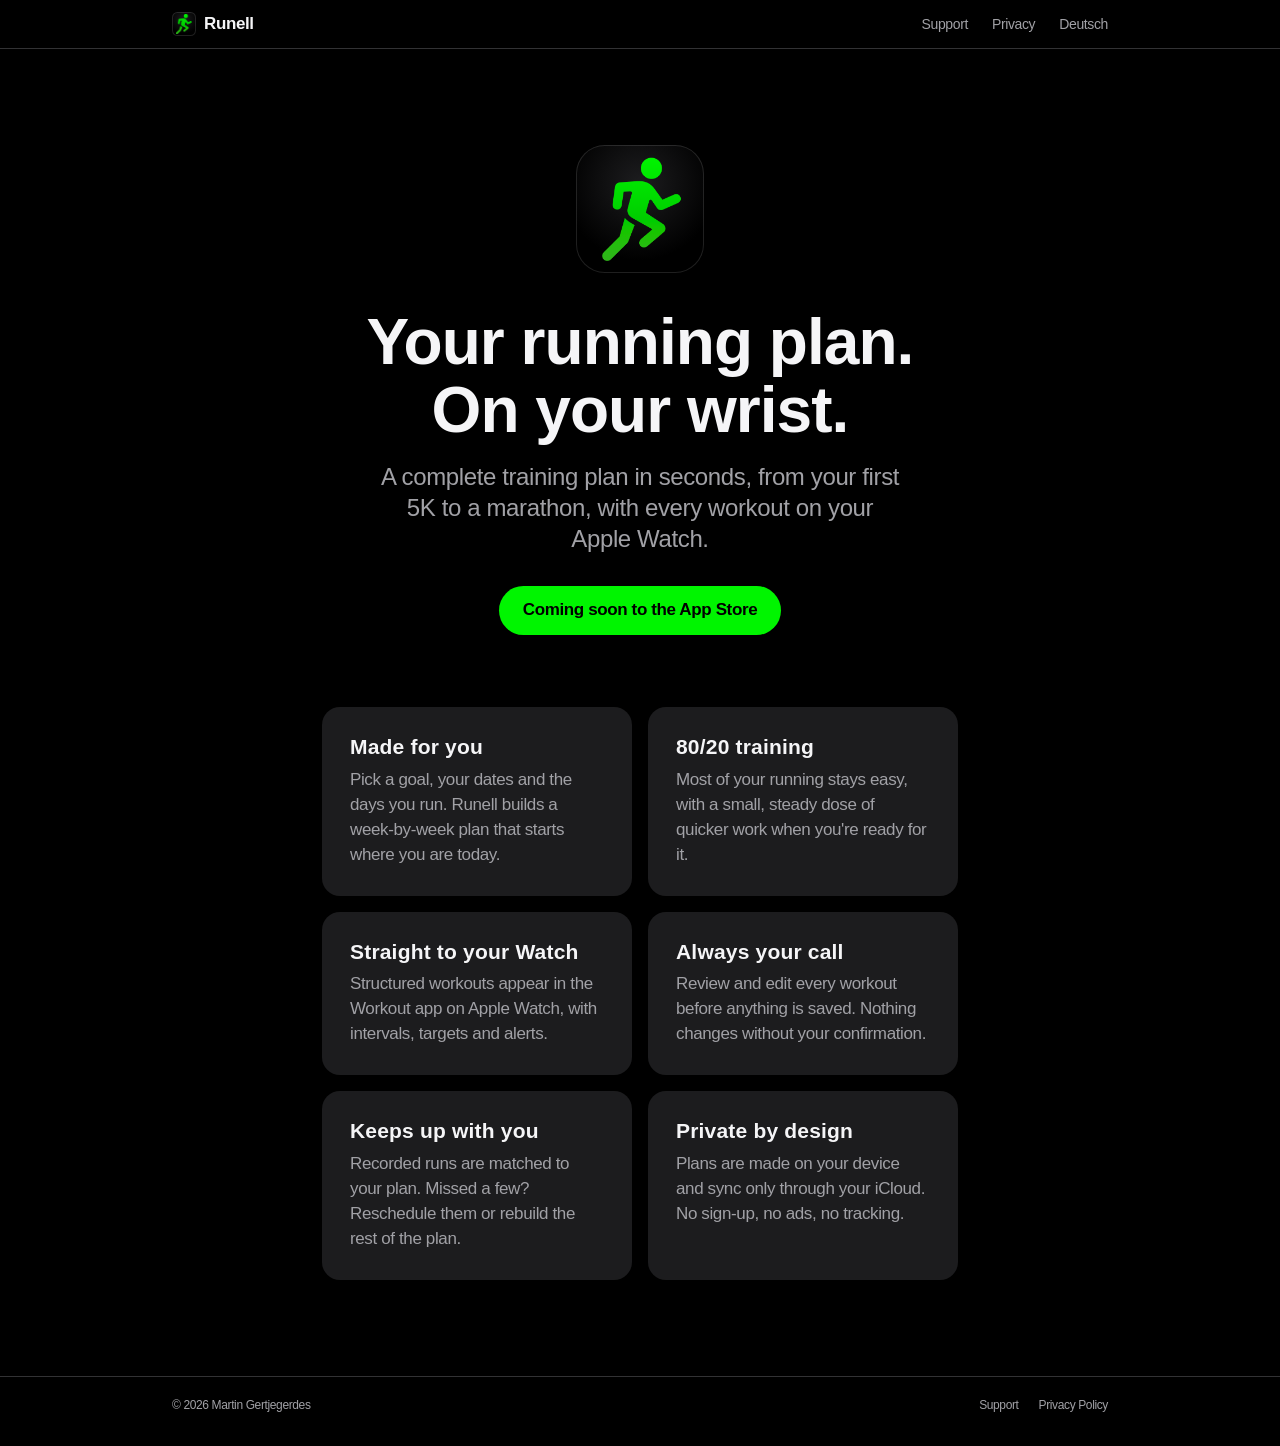
==== index.html @ 90acbb0a "Add the Runell website: home, support and privacy policy in English and German Co-Authored-By: Claud" ====
<!doctype html>
<html lang="en">
<head>
    <meta charset="utf-8">
    <meta name="viewport" content="width=device-width, initial-scale=1">
    <title>Runell – Running plans for Apple Watch</title>
    <meta name="description" content="Runell turns your running goal into a complete training plan in seconds and puts every workout on your Apple Watch.">
    <link rel="stylesheet" href="assets/style.css">
    <link rel="alternate" hreflang="de" href="de/">
</head>
<body>
    <nav class="nav">
        <div class="nav-inner">
            <a class="nav-brand" href="./"><span class="icon" aria-hidden="true"></span>Runell</a>
            <a href="support/">Support</a>
            <a href="privacy/">Privacy</a>
            <a href="de/" lang="de" hreflang="de">Deutsch</a>
        </div>
    </nav>

    <main>
        <section class="hero">
            <span class="icon" role="img" aria-label="Runell app icon"></span>
            <h1>Your running plan.<br>On your wrist.</h1>
            <p class="tagline">A complete training plan in seconds, from your first 5K to a marathon, with every workout on your Apple Watch.</p>
            <span class="badge">Coming soon to the App Store</span>
        </section>

        <section class="features">
            <div class="feature">
                <h2>Made for you</h2>
                <p>Pick a goal, your dates and the days you run. Runell builds a week-by-week plan that starts where you are today.</p>
            </div>
            <div class="feature">
                <h2>80/20 training</h2>
                <p>Most of your running stays easy, with a small, steady dose of quicker work when you're ready for it.</p>
            </div>
            <div class="feature">
                <h2>Straight to your Watch</h2>
                <p>Structured workouts appear in the Workout app on Apple Watch, with intervals, targets and alerts.</p>
            </div>
            <div class="feature">
                <h2>Always your call</h2>
                <p>Review and edit every workout before anything is saved. Nothing changes without your confirmation.</p>
            </div>
            <div class="feature">
                <h2>Keeps up with you</h2>
                <p>Recorded runs are matched to your plan. Missed a few? Reschedule them or rebuild the rest of the plan.</p>
            </div>
            <div class="feature">
                <h2>Private by design</h2>
                <p>Plans are made on your device and sync only through your iCloud. No sign-up, no ads, no tracking.</p>
            </div>
        </section>
    </main>

    <footer>
        <div class="footer-inner">
            <span class="copyright">© 2026 Martin Gertjegerdes</span>
            <a href="support/">Support</a>
            <a href="privacy/">Privacy Policy</a>
        </div>
    </footer>
</body>
</html>
---- assets/style.css ----
:root {
    color-scheme: dark;
    --background: #000;
    --surface: #1c1c1e;
    --separator: rgb(84 84 88 / 0.6);
    --label: #f5f5f7;
    --secondary-label: #a1a1a6;
    --accent: #5bf12e;
    --accent: color(display-p3 0.357 0.944 0.178);
    --content-width: 680px;
}

* {
    box-sizing: border-box;
}

html {
    -webkit-text-size-adjust: 100%;
}

body {
    margin: 0;
    background: var(--background);
    color: var(--label);
    font-family: -apple-system, BlinkMacSystemFont, "SF Pro Text", "Helvetica Neue", Helvetica, Arial, sans-serif;
    font-size: 17px;
    line-height: 1.47;
    letter-spacing: -0.022em;
    -webkit-font-smoothing: antialiased;
}

a {
    color: var(--accent);
    text-decoration: none;
}

a:hover {
    text-decoration: underline;
}

/* Navigation */

.nav {
    position: sticky;
    top: 0;
    z-index: 1;
    background: rgb(0 0 0 / 0.72);
    backdrop-filter: saturate(180%) blur(20px);
    -webkit-backdrop-filter: saturate(180%) blur(20px);
    border-bottom: 1px solid var(--separator);
}

.nav-inner {
    display: flex;
    align-items: center;
    gap: 24px;
    max-width: 980px;
    height: 48px;
    margin: 0 auto;
    padding: 0 22px;
    font-size: 14px;
}

.nav-brand {
    display: flex;
    align-items: center;
    gap: 8px;
    margin-right: auto;
    color: var(--label);
    font-weight: 600;
    font-size: 17px;
}

.nav-brand .icon {
    width: 24px;
}

.nav a:not(.nav-brand) {
    color: var(--secondary-label);
}

.nav a:hover,
.nav a[aria-current="page"] {
    color: var(--label);
    text-decoration: none;
}

/* App icon, rebuilt from the icon's own runner artwork */

.icon {
    display: inline-block;
    aspect-ratio: 1;
    border-radius: 22.5%;
    background: radial-gradient(circle at 50% 30%, #1d1d1f, #000 70%);
    box-shadow: inset 0 0 0 1px rgb(255 255 255 / 0.12);
    position: relative;
    flex: none;
}

.icon::after {
    content: "";
    position: absolute;
    inset: 9% 14% 9% 18%;
    background: linear-gradient(to top, #2fb31a, var(--accent));
    -webkit-mask: url("runner.png") center / contain no-repeat;
    mask: url("runner.png") center / contain no-repeat;
}

/* Layout */

main {
    max-width: var(--content-width);
    margin: 0 auto;
    padding: 0 22px 96px;
}

.hero {
    padding: 96px 0 72px;
    text-align: center;
}

.hero .icon {
    width: 128px;
    margin-bottom: 28px;
}

h1 {
    margin: 0;
    font-size: clamp(40px, 8vw, 64px);
    line-height: 1.06;
    letter-spacing: -0.015em;
    font-weight: 700;
    hyphens: auto;
    overflow-wrap: break-word;
}

.hero .tagline {
    margin: 16px auto 0;
    max-width: 520px;
    color: var(--secondary-label);
    font-size: clamp(19px, 3vw, 24px);
    line-height: 1.3;
}

.badge {
    display: inline-block;
    margin-top: 32px;
    padding: 12px 24px;
    border-radius: 980px;
    background: var(--accent);
    color: #000;
    font-weight: 600;
}

.badge:hover {
    text-decoration: none;
    filter: brightness(1.08);
}

.page-header {
    padding: 72px 0 40px;
}

.page-header h1 {
    font-size: clamp(36px, 6vw, 48px);
}

.page-header p {
    margin: 12px 0 0;
    color: var(--secondary-label);
    font-size: 19px;
}

h2 {
    margin: 48px 0 12px;
    font-size: 24px;
    line-height: 1.17;
    letter-spacing: 0.009em;
    font-weight: 600;
}

h3 {
    margin: 28px 0 6px;
    font-size: 17px;
    font-weight: 600;
}

p,
ul {
    margin: 0 0 14px;
}

ul {
    padding-left: 22px;
}

li {
    margin-bottom: 6px;
}

.muted {
    color: var(--secondary-label);
}

/* Feature grid on the home page */

.features {
    display: grid;
    grid-template-columns: repeat(auto-fit, minmax(260px, 1fr));
    gap: 16px;
}

.feature {
    padding: 28px;
    border-radius: 18px;
    background: var(--surface);
}

.feature h2 {
    margin: 0 0 8px;
    font-size: 21px;
}

.feature p {
    margin: 0;
    color: var(--secondary-label);
}

/* Grouped card, like an inset grouped list */

.card {
    margin: 0 0 14px;
    padding: 20px 24px;
    border-radius: 18px;
    background: var(--surface);
}

.card > :last-child {
    margin-bottom: 0;
}

/* Footer */

footer {
    border-top: 1px solid var(--separator);
    color: var(--secondary-label);
    font-size: 12px;
}

.footer-inner {
    display: flex;
    flex-wrap: wrap;
    gap: 8px 20px;
    max-width: 980px;
    margin: 0 auto;
    padding: 20px 22px 32px;
}

.footer-inner .copyright {
    margin-right: auto;
}

footer a {
    color: var(--secondary-label);
}

footer a:hover {
    color: var(--label);
}
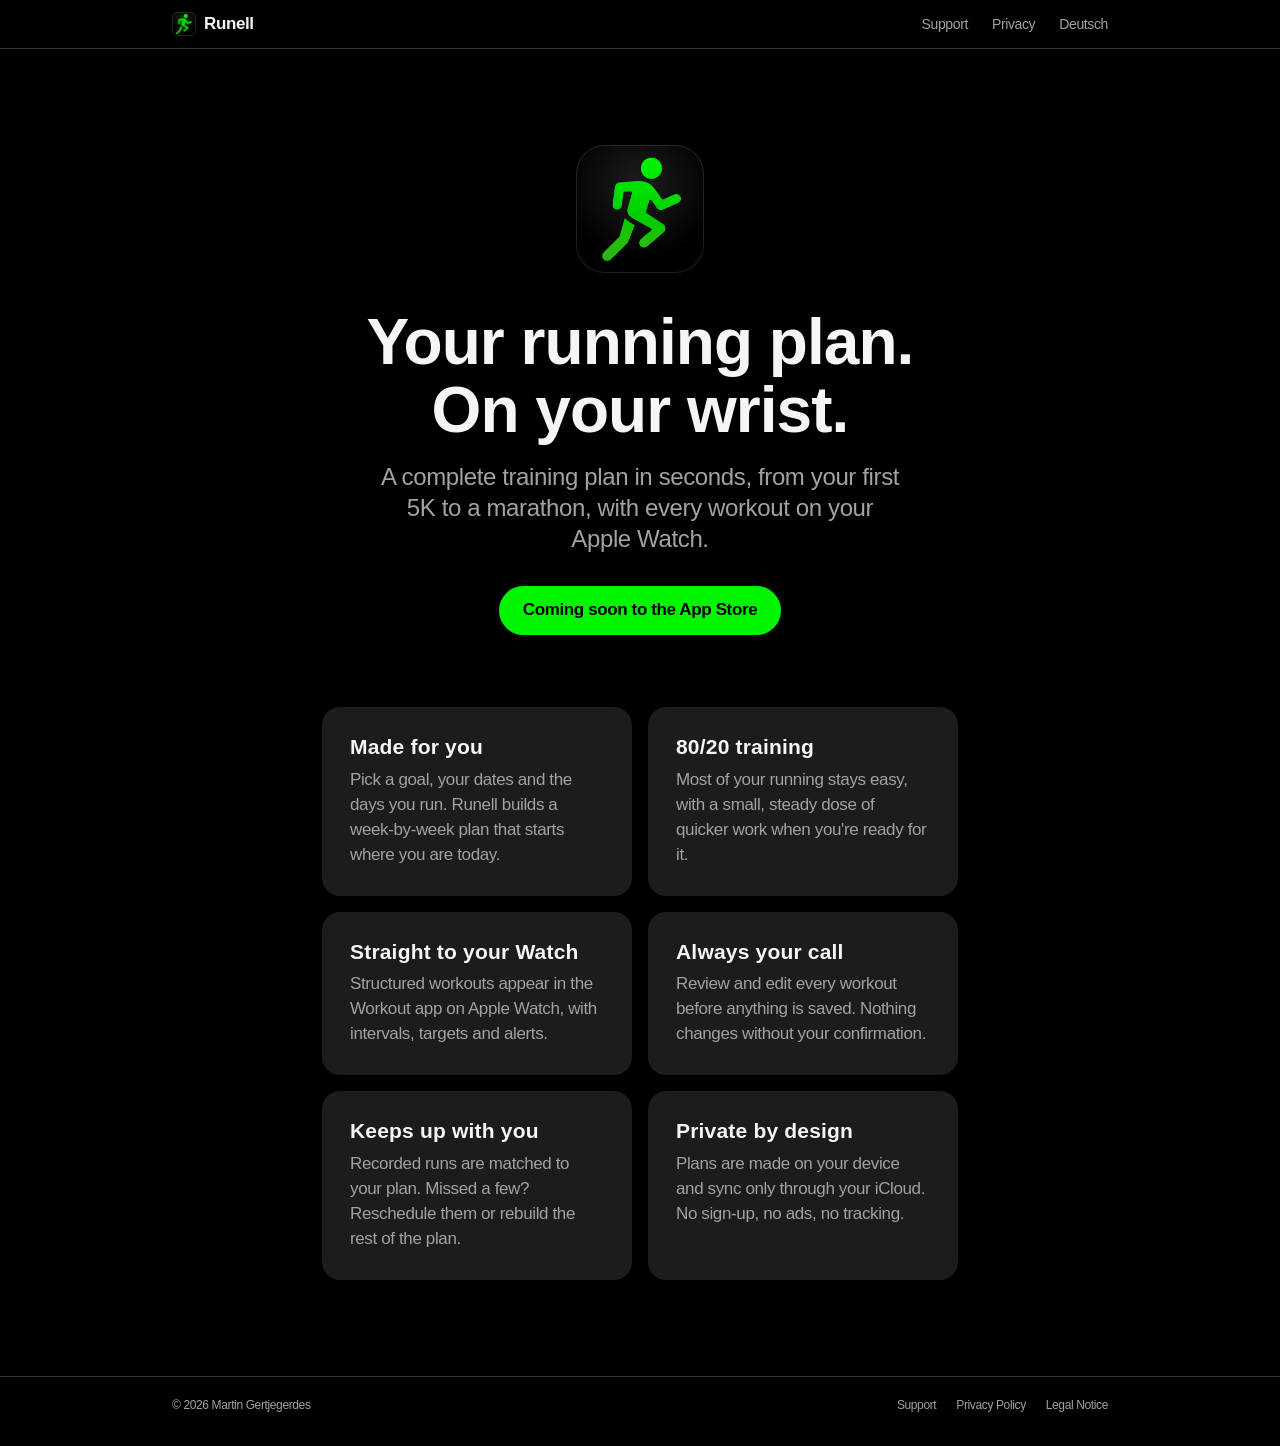
==== commit 9b51afc7: "Add the Impressum and the controller's address in the privacy policy Co-Authored-By: Claude Opus 5.5" ====
--- a/index.html
+++ b/index.html
@@ -59,6 +59,7 @@
             <span class="copyright">© 2026 Martin Gertjegerdes</span>
             <a href="support/">Support</a>
             <a href="privacy/">Privacy Policy</a>
+            <a href="impressum/">Legal Notice</a>
         </div>
     </footer>
 </body>
